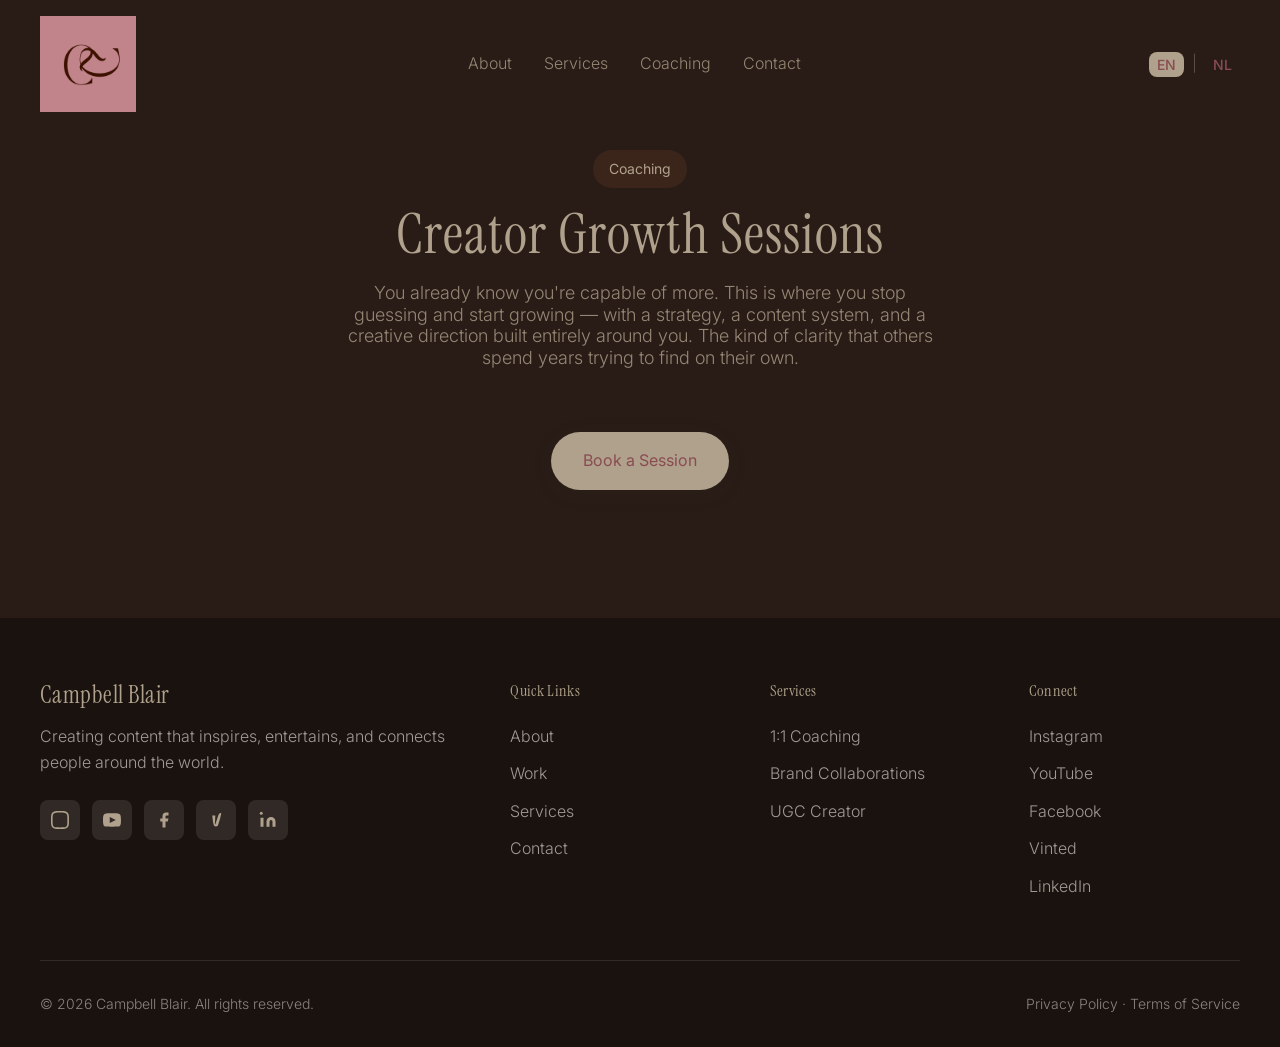
==== coaching.html @ 0a39727c "Update hero section, services, styling, and add coaching page" ====
<!DOCTYPE html>
<html lang="en">

<head>
    <meta charset="UTF-8">
    <meta name="viewport" content="width=device-width, initial-scale=1.0">
    <title>Coaching | Campbell Blair</title>

    <link
        href="https://fonts.googleapis.com/css2?family=Anton&family=Noto+Serif:wdth,wght@62.5..100,100..900&family=Pinyon+Script&family=Playfair+Display:wght@400;500;600;700&family=Source+Sans+Pro:wght@300;400;600&display=swap"
        rel="stylesheet">

    <!-- External Stylesheet -->
    <link rel="stylesheet" href="styles.css">
</head>

<body>
    <div class="loader">
        <div class="loader-spinner"></div>
    </div>

    <nav class="nav scrolled">
        <div class="nav-container">
            <a href="index.html" class="nav-logo">
                <img src="images/logo.png" alt="Campbell Blair Logo">
            </a>
            <ul class="nav-links">
                <li><a href="index.html#about" data-translate="nav-about">About</a></li>
                <li><a href="index.html#services" data-translate="nav-services">Services</a></li>
                <li><a href="coaching.html" data-translate="nav-coaching">Coaching</a></li>
                <li><a href="index.html#contact" data-translate="nav-contact">Contact</a></li>
            </ul>
            <div class="lang-switch">
                <button class="lang-btn active" data-lang="en">EN</button>
                <span class="lang-divider">|</span>
                <button class="lang-btn" data-lang="nl">NL</button>
            </div>
            <button class="nav-toggle" aria-label="Toggle navigation">
                <span></span><span></span><span></span>
            </button>
        </div>
    </nav>

    <section class="section" style="padding-top: 150px; min-height: 60vh;">
        <div class="container" style="text-align: center; max-width: 800px; margin: 0 auto;">
            <span class="section-tag">Coaching</span>
            <h1 class="section-title">Creator Growth Sessions</h1>
            <p class="section-subtitle" style="margin-bottom: 2rem;">You already know you're capable of more. This is where you stop guessing and start growing — with a strategy, a content system, and a creative direction built entirely around you. The kind of clarity that others spend years trying to find on their own.</p>
            
            <a href="index.html#contact" class="btn btn-primary" style="margin-top: 2rem;">Book a Session</a>
        </div>
    </section>

    <footer class="footer">
        <div class="footer-content">
            <div class="footer-brand">
                <h3>Campbell Blair</h3>
                <p data-translate="footer-tagline">Creating content that inspires, entertains, and connects people
                    around the world.</p>
                <div class="footer-social">
                    <a href="https://www.instagram.com/campbellblairr/?hl=en" aria-label="Instagram"
                        target="_blank"><svg width="18" height="18" viewBox="0 0 24 24" fill="currentColor">
                            <path
                                d="M12 2.163c3.204 0 3.584.012 4.85.07 3.252.148 4.771 1.691 4.919 4.919.058 1.265.069 1.645.069 4.849 0 3.205-.012 3.584-.069 4.849-.149 3.225-1.664 4.771-4.919 4.919-1.266.058-1.644.07-4.85.07-3.204 0-3.584-.012-4.849-.07-3.26-.149-4.771-1.699-4.919-4.92-.058-1.265-.07-1.644-.07-4.849 0-3.204.013-3.583.07-4.849.149-3.227 1.664-4.771 4.919-4.919 1.266-.057 1.645-.069 4.849-.069zm0-2.163c-3.259 0-3.667.014-4.947.072-4.358.2-6.78 2.618-6.98 6.98-.059 1.281-.073 1.689-.073 4.948 0 3.259.014 3.668.072 4.948.2 4.358 2.618 6.78 6.98 6.98 1.281.058 1.689.072 4.948.072 3.259 0 3.668-.014 4.948-.072 4.354-.2 6.782-2.618 6.979-6.98.059-1.28.073-1.689.073-4.948 0-3.259-.014-3.667-.072-4.947-.196-4.354-2.617-6.78-6.979-6.98-1.281-.059-1.69-.073-4.949-.073z" />
                        </svg></a>
                    <a href="https://www.youtube.com/campbellblair" aria-label="YouTube" target="_blank"><svg width="18"
                            height="18" viewBox="0 0 24 24" fill="currentColor">
                            <path
                                d="M19.615 3.184c-3.604-.246-11.631-.245-15.23 0-3.897.266-4.356 2.62-4.385 8.816.029 6.185.484 8.549 4.385 8.816 3.6.245 11.626.246 15.23 0 3.897-.266 4.356-2.62 4.385-8.816-.029-6.185-.484-8.549-4.385-8.816zm-10.615 12.816v-8l8 3.993-8 4.007z" />
                        </svg></a>
                    <a href="https://www.facebook.com/CampbellBlairr/" aria-label="Facebook" target="_blank"><svg
                            width="18" height="18" viewBox="0 0 24 24" fill="currentColor">
                            <path d="M18 2h-3a5 5 0 0 0-5 5v3H7v4h3v8h4v-8h3l1-4h-4V7a1 1 0 0 1 1-1h3z" />
                        </svg></a>
                    <a href="https://www.vinted.nl/member/39168919-campbellblair" aria-label="Vinted"
                        target="_blank"><svg width="18" height="18" viewBox="0 0 24 24" fill="currentColor">
                            <path
                                d="M11 6c0 7.5-1 12 0 12 2-5 4-12.5 5-14 1-1.5 2.5-1.5 3-1-0.5 4-4 16-4.5 16.5-1 1-3.5 1.5-4.5 0.5-1-1-1.5-3-2-5.5L7 6" />
                        </svg></a>
                    <a href="https://www.linkedin.com/in/campbell-blair-769430388/" aria-label="LinkedIn"
                        target="_blank"><svg width="18" height="18" viewBox="0 0 24 24" fill="currentColor">
                            <path
                                d="M16 8a6 6 0 0 1 6 6v7h-4v-7a2 2 0 0 0-2-2 2 2 0 0 0-2 2v7h-4v-7a6 6 0 0 1 6-6zM2 9h4v12H2z" />
                            <circle cx="3" cy="3" r="2" />
                        </svg></a>
                </div>
            </div>
            <div class="footer-column">
                <h4 data-translate="footer-links">Quick Links</h4>
                <ul>
                    <li><a href="index.html#about">About</a></li>
                    <li><a href="portfolio.html">Work</a></li>
                    <li><a href="index.html#services">Services</a></li>
                    <li><a href="index.html#contact">Contact</a></li>
                </ul>
            </div>
            <div class="footer-column">
                <h4 data-translate="footer-services">Services</h4>
                <ul>
                    <li><a href="coaching.html">1:1 Coaching</a></li>
                    <li><a href="index.html#services">Brand Collaborations</a></li>
                    <li><a href="index.html#services">UGC Creator</a></li>
                </ul>
            </div>
            <div class="footer-column">
                <h4 data-translate="footer-connect">Connect</h4>
                <ul>
                    <li><a href="https://www.instagram.com/campbellblairr/?hl=en" target="_blank">Instagram</a></li>
                    <li><a href="https://www.youtube.com/campbellblair" target="_blank">YouTube</a></li>
                    <li><a href="https://www.facebook.com/CampbellBlairr/" target="_blank">Facebook</a></li>
                    <li><a href="https://www.vinted.nl/member/39168919-campbellblair" target="_blank">Vinted</a></li>
                    <li><a href="https://www.linkedin.com/in/campbell-blair-769430388/" target="_blank">LinkedIn</a>
                    </li>
                </ul>
            </div>
        </div>
        <div class="footer-bottom">
            <p data-translate="footer-copyright">&copy; 2026 Campbell Blair. All rights reserved.</p>
            <p><a href="#" data-translate="footer-privacy">Privacy Policy</a> · <a href="#"
                    data-translate="footer-terms">Terms of Service</a></p>
        </div>
    </footer>

    <!-- External JavaScript -->
    <script src="script.js"></script>
</body>

</html>
---- styles.css ----
@import url('./src/styles/fonts.css');

/* 
============================================
CAMPBELL BLAIR - CONTENT CREATOR
============================================
CSS Variables for easy customization
Fonts: Instrument Serif (headings), Inter (body)
*/

:root {
    /* Primary Colors */
    --color-primary: #291C17;
    /* Base Color */
    --color-secondary: #AFA18B;
    /* Detail Color */
    --color-accent: #AFA18B;
    /* Detail Color */

    /* Gradient Colors */
    --gradient-start: #3B2F1E;
    --gradient-mid: #C39467;
    --gradient-end: #D4763C;

    /* Background Colors */
    --bg-main: #291C17;
    /* Base Color */
    --bg-secondary: #33241d;
    /* Slightly lighter variation */
    --bg-dark: #1a120e;
    /* Deeper variation */
    --bg-card: #33241d;

    /* Text Colors */
    --text-primary: #AFA18B;
    /* Detail Color */
    --text-secondary: rgba(175, 161, 139, 0.8);
    /* Muted detail color */
    --text-light: #AFA18B;
    /* Detail Color */

    /* Fonts - Instrument Serif for headlines, Inter for body */
    --font-heading: 'Instrument Serif', serif;
    --font-body: 'Inter', sans-serif;
    --font-script: 'Pinyon Script', cursive;

    /* Font Sizes */
    --fs-hero: clamp(2.5rem, 8vw, 5rem);
    --fs-h1: clamp(2rem, 5vw, 3.5rem);
    --fs-h2: clamp(1.5rem, 3vw, 2rem);
    --fs-h3: clamp(1.125rem, 2vw, 1.5rem);
    --fs-body: 1rem;
    --fs-small: 0.875rem;

    /* Spacing */
    --spacing-section: clamp(4rem, 10vw, 8rem);

    /* Border Radius */
    --radius-small: 8px;
    --radius-medium: 16px;
    --radius-large: 24px;
    --radius-full: 9999px;

    /* Shadows */
    --shadow-sm: 0 2px 8px rgba(59, 47, 30, 0.08);
    --shadow-md: 0 4px 20px rgba(59, 47, 30, 0.12);
    --shadow-lg: 0 8px 40px rgba(59, 47, 30, 0.16);
    --shadow-glow: 0 0 40px rgba(212, 118, 60, 0.3);

    /* Transitions */
    --transition-fast: 0.2s;
    --transition-normal: 0.3s;
    --transition-slow: 0.5s;
    --animation-duration: 0.6s;
}

/* ============================================
   BASE STYLES & RESET
   ============================================ */
*,
*::before,
*::after {
    margin: 0;
    padding: 0;
    box-sizing: border-box;
}

html {
    scroll-behavior: smooth;
}

body {
    font-family: var(--font-body);
    font-weight: 300;
    font-size: var(--fs-body);
    color: var(--text-primary);
    background: var(--bg-main);
    line-height: 1.6;
    overflow-x: hidden;
}

img {
    max-width: 100%;
    height: auto;
    display: block;
}

a {
    text-decoration: none;
    color: inherit;
    transition: color var(--transition-fast);
}

button {
    font-family: inherit;
    cursor: pointer;
    border: none;
    outline: none;
}

/* ============================================
   LOADER
   ============================================ */
.loader {
    position: fixed;
    inset: 0;
    background: var(--bg-main);
    display: flex;
    justify-content: center;
    align-items: center;
    z-index: 9999;
    transition: opacity 0.5s, visibility 0.5s;
}

.loader.hidden {
    opacity: 0;
    visibility: hidden;
}

.loader-spinner {
    width: 50px;
    height: 50px;
    border: 3px solid var(--bg-secondary);
    border-top-color: var(--color-accent);
    border-radius: 50%;
    animation: spin 1s linear infinite;
}

@keyframes spin {
    to {
        transform: rotate(360deg);
    }
}

/* ============================================
   NAVIGATION
   ============================================ */
.nav {
    position: fixed;
    top: 0;
    left: 0;
    right: 0;
    z-index: 1000;
    padding: 1rem 2rem;
    transition: background var(--transition-normal), box-shadow var(--transition-normal);
}

.nav.scrolled {
    background: rgba(249, 245, 237, 0.85);
    backdrop-filter: blur(15px) saturate(180%);
    -webkit-backdrop-filter: blur(15px) saturate(180%);
    box-shadow: 0 4px 30px rgba(0, 0, 0, 0.05);
    border-bottom: 1px solid rgba(59, 47, 30, 0.05);
}

.nav-container {
    max-width: 1200px;
    margin: 0 auto;
    display: flex;
    justify-content: space-between;
    align-items: center;
}

.nav-logo {
    display: flex;
    align-items: center;
}

.nav-logo img {
    height: 96px;
    width: auto;
    object-fit: contain;
}

.nav-links {
    display: flex;
    gap: 2rem;
    list-style: none;
}

.nav-links a {
    font-weight: 300;
    color: var(--text-secondary);
    position: relative;
    padding: 0.5rem 0;
}

.nav-links a::after {
    content: '';
    position: absolute;
    bottom: 0;
    left: 0;
    width: 0;
    height: 2px;
    background: var(--color-accent);
    transition: width var(--transition-normal);
}

.nav-links a:hover {
    color: var(--text-primary);
}

.nav-links a:hover::after {
    width: 100%;
}

.nav-toggle {
    display: none;
    flex-direction: column;
    gap: 5px;
    background: none;
    padding: 0.5rem;
}

.nav-toggle span {
    width: 25px;
    height: 2px;
    background: var(--text-primary);
    transition: var(--transition-normal);
}

/* Language Switcher */
.lang-switch {
    display: flex;
    align-items: center;
    gap: 0.5rem;
    margin-left: 1rem;
}

.lang-btn {
    background: none;
    color: #8A4C52;
    font-size: 0.875rem;
    font-weight: 500;
    padding: 0.25rem 0.5rem;
    border-radius: var(--radius-small);
    transition: all var(--transition-fast);
}

.lang-btn:hover {
    color: var(--text-primary);
}

.lang-btn.active {
    color: #8A4C52;
    background: var(--color-accent);
}

.lang-divider {
    color: var(--text-secondary);
    opacity: 0.5;
}

/* ============================================
   HERO SECTION
   ============================================ */
.hero {
    min-height: 100vh;
    display: flex;
    align-items: center;
    justify-content: center;
    position: relative;
    overflow: hidden;
    padding: 2rem;
}

.hero-bg {
    position: absolute;
    inset: 0;
    background: var(--bg-main);
}

@keyframes gradientShift {

    0%,
    100% {
        background-position: 0% 50%;
    }

    50% {
        background-position: 100% 50%;
    }
}



.hero-container {
    position: relative;
    z-index: 2;
    width: 100%;
    padding-top: 80px;
}

.hero-grid {
    display: flex;
    flex-direction: column;
    justify-content: center;
    gap: 4rem;
    min-height: calc(100vh - 80px);
    padding-bottom: 4rem;
}

.hero-text-col {
    text-align: center;
    max-width: 900px;
    margin: 0 auto;
}

.hero-title {
    font-family: var(--font-heading);
    font-size: clamp(2rem, 4vw, 3.2rem);
    font-weight: 400;
    color: var(--text-light);
    margin-bottom: 2rem;
    opacity: 0;
    animation: fadeInUp 1s ease forwards;
    text-transform: none;
    letter-spacing: 0.02em;
    line-height: 1.1;
    /* font-variation-settings removed */
}

.hero-intro {
    font-family: var(--font-heading);
    font-size: 1.5rem;
    color: var(--color-accent);
    margin-bottom: 1.5rem;
    letter-spacing: 0.1em;
    opacity: 0;
    animation: fadeInUp 1s ease forwards;
    /* font-variation-settings removed */
}

.hero-description {
    max-width: 800px;
    margin: 0 auto 3rem auto;
    font-size: 1.15rem;
    color: rgba(175, 161, 139, 0.9);
    line-height: 1.8;
    opacity: 0;
    animation: fadeInUp 1s ease 0.4s forwards;
}

.hero-subtitle {
    font-family: var(--font-heading);
    font-weight: 300;
    font-size: clamp(1.2rem, 2.5vw, 1.6rem);
    color: var(--text-light);
    margin-bottom: 2rem;
    opacity: 0;
    animation: fadeInUp 1s ease 0.2s forwards;
    line-height: 1.4;
    /* font-variation-settings removed */
}

.hero-buttons {
    display: flex;
    gap: 1.5rem;
    justify-content: center;
    flex-wrap: wrap;
    opacity: 0;
    animation: fadeInUp 1s ease 0.6s forwards;
}

.hero-image-col {
    opacity: 0;
    animation: fadeIn 1.5s ease 0.3s forwards;
}

.hero-video-banner {
    display: flex;
    position: relative;
    border-radius: var(--radius-large);
    overflow: hidden;
    width: 100%;
    height: clamp(300px, 45vh, 600px);
    box-shadow: var(--shadow-2xl);
    gap: 0;
}

.hero-video {
    flex: 1;
    width: 20%;
    height: 100%;
    object-fit: cover;
    transition: filter 0.5s ease, transform 0.5s ease;
}

.hero-video-banner:hover .hero-video {
    filter: brightness(0.7) contrast(1.1);
}

.hero-video-banner .hero-video:hover {
    filter: brightness(1.1) contrast(1.1);
    transform: scale(1.05);
    z-index: 1;
}

@keyframes fadeIn {
    from { opacity: 0; }
    to { opacity: 1; }
}

@media (max-width: 1024px) {
    .hero-grid {
        grid-template-columns: 1fr;
        gap: 3rem;
        text-align: center;
        padding-bottom: 4rem;
    }

    .hero-text-col {
        text-align: center;
    }

    .hero-buttons {
        justify-content: center;
    }

    .hero-description {
        margin: 0 auto 3rem auto;
    }

    .hero-title {
        white-space: normal;
    }
}

@keyframes fadeInUp {
    from {
        opacity: 0;
        transform: translateY(30px);
    }

    to {
        opacity: 1;
        transform: translateY(0);
    }
}

/* ============================================
   BUTTONS
   ============================================ */
.btn {
    display: inline-flex;
    align-items: center;
    gap: 0.5rem;
    padding: 1rem 2rem;
    font-size: 1rem;
    font-weight: 400;
    border-radius: var(--radius-full);
    transition: all var(--transition-normal);
}

.btn-primary {
    background: var(--color-accent);
    color: #8A4C52;
    box-shadow: var(--shadow-md);
}

.btn-primary:hover {
    transform: translateY(-3px);
    box-shadow: var(--shadow-lg);
    background: #c86830;
}

.btn-secondary {
    background: transparent;
    color: var(--text-light);
    border: 2px solid rgba(249, 245, 237, 0.5);
}

.btn-secondary:hover {
    background: rgba(249, 245, 237, 0.1);
    border-color: var(--text-light);
    transform: translateY(-3px);
}

.btn-accent {
    background: var(--color-accent);
    color: var(--color-primary);
    box-shadow: var(--shadow-md);
}

.btn-accent:hover {
    transform: translateY(-3px);
    box-shadow: var(--shadow-glow);
}

/* Scroll Indicator */
.scroll-indicator {
    position: absolute;
    bottom: 2rem;
    left: 50%;
    transform: translateX(-50%);
    opacity: 0;
    animation: fadeInUp 1s ease 0.8s forwards;
}

.scroll-indicator a {
    display: flex;
    flex-direction: column;
    align-items: center;
    gap: 0.5rem;
    color: rgba(249, 245, 237, 0.7);
    font-size: 0.875rem;
}

.scroll-arrow {
    width: 24px;
    height: 24px;
    border-right: 2px solid currentColor;
    border-bottom: 2px solid currentColor;
    transform: rotate(45deg);
    animation: bounce 2s infinite;
}

@keyframes bounce {

    0%,
    20%,
    50%,
    80%,
    100% {
        transform: translateY(0) rotate(45deg);
    }

    40% {
        transform: translateY(8px) rotate(45deg);
    }

    60% {
        transform: translateY(4px) rotate(45deg);
    }
}

/* ============================================
   SECTIONS - General
   ============================================ */
.section {
    padding: var(--spacing-section) 2rem;
}

.section-alt {
    background: var(--bg-secondary);
}

.section-dark {
    background: #6e2e34;
    /* Dark burgundy */
    color: var(--text-light);
}

.container {
    max-width: 1200px;
    margin: 0 auto;
}

.section-header {
    text-align: center;
    margin-bottom: 4rem;
}

.section-tag {
    display: inline-block;
    padding: 0.5rem 1rem;
    background: rgba(212, 118, 60, 0.1);
    color: var(--color-accent);
    font-size: var(--fs-small);
    font-weight: 400;
    border-radius: var(--radius-full);
    margin-bottom: 1rem;
}

.section-dark .section-tag {
    background: rgba(249, 245, 237, 0.1);
    color: var(--text-light);
}

.section-title {
    font-family: var(--font-heading);
    font-size: var(--fs-h1);
    font-weight: 300;
    margin-bottom: 1rem;
    text-transform: none;
    letter-spacing: 0.02em;
    /* font-variation-settings removed */
}

h1,
h2,
h3,
h4 {
    font-family: var(--font-heading);
    text-transform: none;
    font-weight: 300;
    /* font-variation-settings removed */
    letter-spacing: 0.02em;
    line-height: 1.1;
}

.section-subtitle {
    font-family: var(--font-body);
    font-weight: 300;
    font-size: 1.125rem;
    color: var(--text-secondary);
    max-width: 600px;
    margin: 0 auto;
    line-height: 1.2;
}

.section-dark .section-subtitle {
    color: rgba(249, 245, 237, 0.7);
}

/* ============================================
   REVEAL ANIMATIONS
   ============================================ */
.reveal {
    opacity: 0;
    transform: translateY(60px);
    transition: opacity 1.2s cubic-bezier(0.33, 1, 0.68, 1), transform 1.2s cubic-bezier(0.33, 1, 0.68, 1);
}

.reveal.active {
    opacity: 1;
    transform: translateY(0);
}

.reveal-left {
    opacity: 0;
    transform: translateX(-60px);
    transition: opacity 1.2s cubic-bezier(0.33, 1, 0.68, 1), transform 1.2s cubic-bezier(0.33, 1, 0.68, 1);
}

.reveal-left.active {
    opacity: 1;
    transform: translateX(0);
}

.reveal-right {
    opacity: 0;
    transform: translateX(60px);
    transition: opacity 1.2s cubic-bezier(0.33, 1, 0.68, 1), transform 1.2s cubic-bezier(0.33, 1, 0.68, 1);
}

.reveal-right.active {
    opacity: 1;
    transform: translateX(0);
}

/* ============================================
   ABOUT SECTION
   ============================================ */
.about-grid {
    display: grid;
    grid-template-columns: 1fr 1.5fr;
    gap: 4rem;
    align-items: center;
}

.about-image {
    position: relative;
}

.about-image-wrapper {
    position: relative;
    border-radius: var(--radius-large);
    overflow: hidden;
}

.about-image-wrapper::before {
    content: '';
    position: absolute;
    inset: 0;
    border-radius: var(--radius-large);
    padding: 4px;
    background: linear-gradient(135deg, var(--color-accent), var(--color-secondary));
    -webkit-mask: linear-gradient(#fff 0 0) content-box, linear-gradient(#fff 0 0);
    mask: linear-gradient(#fff 0 0) content-box, linear-gradient(#fff 0 0);
    -webkit-mask-composite: xor;
    mask-composite: exclude;
}

.about-image img {
    width: 100%;
    aspect-ratio: 1;
    object-fit: cover;
    border-radius: var(--radius-large);
}

.about-decoration {
    position: absolute;
    width: 100px;
    height: 100px;
    border-radius: var(--radius-medium);
    background: linear-gradient(135deg, var(--color-accent), var(--color-secondary));
    opacity: 0.2;
    z-index: -1;
}

.about-decoration-1 {
    top: -20px;
    right: -20px;
    animation: pulse 3s ease-in-out infinite;
}

.about-decoration-2 {
    bottom: -20px;
    left: -20px;
    animation: pulse 3s ease-in-out infinite 1.5s;
}

@keyframes pulse {

    0%,
    100% {
        transform: scale(1);
        opacity: 0.2;
    }

    50% {
        transform: scale(1.1);
        opacity: 0.3;
    }
}

.about-content h2 {
    font-family: var(--font-heading);
    font-size: var(--fs-h1);
    font-weight: 400;
    margin-bottom: 1.5rem;
    text-transform: none;
    letter-spacing: 0.02em;
    /* font-variation-settings removed */
}

.about-subtitle {
    font-family: var(--font-heading);
    font-size: 1.5rem;
    font-weight: 300;
    /* font-variation-settings removed */
    color: var(--color-accent);
    margin-bottom: 2.5rem;
    line-height: 1.4;
}

.about-text-content p {
    font-family: var(--font-body);
    font-weight: 300;
    color: var(--text-secondary);
    margin-bottom: 1rem;
    line-height: 1.4;
    text-transform: none;
    letter-spacing: normal;
    font-size: 1.05rem;
}

.about-quote-simple {
    margin: 2rem 0 1rem;
    text-align: left;
    color: var(--text-primary);
    text-transform: none;
    letter-spacing: 0.02em;
}

.about-quote-simple .script-font {
    font-family: 'Slight', var(--font-script);
    font-size: 1.8rem;
    color: var(--color-accent);
    text-transform: none;
    display: inline-block;
}

.about-list {
    list-style: none;
    margin: 1rem 0 2rem;
    padding: 0;
}

.about-list li {
    font-family: var(--font-body);
    font-weight: 300;
    text-transform: none;
    letter-spacing: normal;
    margin-bottom: 0.75rem;
    padding-left: 2rem;
    position: relative;
    line-height: 1.5;
    font-size: 1rem;
    color: var(--text-secondary);
}

.about-list li::before {
    content: '→';
    position: absolute;
    left: 0;
    color: var(--color-accent);
    font-weight: 700;
}

.text-highlight {
    color: var(--color-accent) !important;
    font-weight: 600 !important;
}

.list-intro {
    font-weight: 600 !important;
    color: var(--color-accent) !important;
    margin-bottom: 1.5rem !important;
}

.about-stats {
    display: flex;
    gap: 2rem;
    margin: 2rem 0;
}

.stat {
    text-align: center;
}

.stat-number {
    font-family: var(--font-heading);
    font-size: 2.5rem;
    font-weight: 500;
    color: var(--color-accent);
}

.stat-label {
    font-size: var(--fs-small);
    font-weight: 300;
    color: var(--text-secondary);
}

/* Social Links */
.social-links-wrapper {
    display: flex;
    justify-content: center;
    gap: 1rem;
    margin-top: 2rem;
}

.social-link {
    width: 44px;
    height: 44px;
    display: flex;
    align-items: center;
    justify-content: center;
    border-radius: var(--radius-medium);
    background: var(--bg-secondary);
    color: var(--text-secondary);
    font-size: 1.1rem;
    transition: all var(--transition-normal);
}

.social-link:hover {
    background: var(--color-accent);
    color: var(--text-light);
    transform: translateY(-5px) scale(1.1);
}

/* ============================================
   SHOWCASE SECTION
   ============================================ */
.showcase-grid {
    display: grid;
    grid-template-columns: repeat(auto-fit, minmax(300px, 1fr));
    gap: 1.5rem;
}

.showcase-item {
    position: relative;
    border-radius: var(--radius-medium);
    overflow: hidden;
    aspect-ratio: 16/10;
    cursor: pointer;
}

.showcase-item img,
.showcase-item video {
    width: 100%;
    height: 100%;
    object-fit: cover;
    transition: transform var(--transition-slow);
}

.showcase-item:hover img,
.showcase-item:hover video {
    transform: scale(1.1);
}

.showcase-overlay {
    display: none;
}

.showcase-item:hover .showcase-overlay {
    opacity: 1;
}

.showcase-category {
    font-size: var(--fs-small);
    color: var(--color-accent);
    font-weight: 400;
    margin-bottom: 0.5rem;
    transform: translateY(20px);
    transition: transform var(--transition-normal);
}

.showcase-title {
    font-family: var(--font-heading);
    font-size: var(--fs-h3);
    font-weight: 500;
    color: var(--text-light);
    transform: translateY(20px);
    transition: transform var(--transition-normal) 0.1s;
}

.showcase-item:hover .showcase-category,
.showcase-item:hover .showcase-title {
    transform: translateY(0);
}

.showcase-play {
    position: absolute;
    top: 50%;
    left: 50%;
    transform: translate(-50%, -50%) scale(0);
    width: 60px;
    height: 60px;
    background: rgba(249, 245, 237, 0.9);
    border-radius: 50%;
    display: flex;
    align-items: center;
    justify-content: center;
    transition: transform var(--transition-normal);
}

.showcase-play::before {
    content: '';
    width: 0;
    height: 0;
    border-left: 18px solid var(--color-accent);
    border-top: 10px solid transparent;
    border-bottom: 10px solid transparent;
    margin-left: 4px;
}

.showcase-item:hover .showcase-play {
    transform: translate(-50%, -50%) scale(1);
}

.showcase-more {
    text-align: center;
    margin-top: 3rem;
}

/* ============================================
   SERVICES SECTION
   ============================================ */
.services-grid {
    display: grid;
    grid-template-columns: repeat(auto-fit, minmax(280px, 1fr));
    gap: 2rem;
}

.service-card {
    background: rgba(249, 245, 237, 0.05);
    border: 1px solid rgba(249, 245, 237, 0.1);
    border-radius: var(--radius-large);
    padding: 2.5rem;
    text-align: center;
    transition: all var(--transition-normal);
    position: relative;
    overflow: hidden;
}

.service-card::before {
    content: '';
    position: absolute;
    inset: 0;
    background: linear-gradient(135deg, rgba(180, 108, 114, 0.2), rgba(110, 46, 52, 0.2));
    opacity: 0;
    transition: opacity var(--transition-normal);
}

.service-card:hover {
    transform: translateY(-10px);
    border-color: rgba(249, 245, 237, 0.2);
    box-shadow: var(--shadow-glow);
}

.service-card:hover::before {
    opacity: 1;
}

.service-btn {
    margin-top: 2rem;
    padding: 0.8rem 1.5rem;
    font-size: 0.9rem;
    position: relative;
    z-index: 1;
}

.service-icon {
    width: 80px;
    height: 80px;
    margin: 0 auto 1.5rem;
    background: #b46c72;
    border-radius: var(--radius-medium);
    display: flex;
    align-items: center;
    justify-content: center;
    font-size: 2rem;
    position: relative;
    z-index: 1;
    box-shadow: 0 4px 15px rgba(180, 108, 114, 0.3);
}

.service-title {
    font-family: var(--font-heading);
    font-size: var(--fs-h3);
    font-weight: 400;
    margin-bottom: 1rem;
    position: relative;
    z-index: 1;
    /* font-variation-settings removed */
}

.service-description {
    font-weight: 300;
    color: rgba(249, 245, 237, 0.7);
    line-height: 1.7;
    position: relative;
    z-index: 1;
    margin-bottom: 0;
}

/* ============================================
   CONTACT SECTION
   ============================================ */
.contact-wrapper {
    display: grid;
    grid-template-columns: 1fr 1fr;
    gap: 4rem;
    align-items: center;
}

.contact-info h2 {
    font-family: var(--font-heading);
    font-size: var(--fs-h1);
    font-weight: 500;
    margin-bottom: 1.5rem;
}

.contact-info p {
    font-weight: 300;
    color: var(--text-secondary);
    margin-bottom: 2rem;
    font-size: 1.125rem;
}

.contact-links {
    display: flex;
    flex-direction: column;
    gap: 1rem;
}

.contact-link {
    display: flex;
    align-items: center;
    gap: 1rem;
    padding: 1rem;
    background: var(--bg-secondary);
    border-radius: var(--radius-medium);
    transition: all var(--transition-normal);
}

.contact-link:hover {
    background: rgba(212, 118, 60, 0.1);
    transform: translateX(10px);
}

.contact-link-icon {
    width: 48px;
    height: 48px;
    background: var(--color-accent);
    border-radius: var(--radius-small);
    display: flex;
    align-items: center;
    justify-content: center;
    color: var(--text-light);
}

.contact-link-label {
    font-size: var(--fs-small);
    font-weight: 300;
    color: var(--text-secondary);
}

.contact-link-value {
    font-weight: 500;
    color: var(--text-primary);
}

/* Contact Form */
.contact-form {
    background: var(--bg-card);
    padding: 2.5rem;
    border-radius: var(--radius-large);
    box-shadow: var(--shadow-lg);
}

.form-group {
    margin-bottom: 1.5rem;
}

.form-group label {
    display: block;
    font-weight: 400;
    margin-bottom: 0.5rem;
    color: var(--text-primary);
}

.form-group input,
.form-group textarea {
    width: 100%;
    padding: 1rem;
    border: 2px solid var(--bg-secondary);
    border-radius: var(--radius-small);
    font-family: inherit;
    font-size: 1rem;
    font-weight: 300;
    transition: border-color var(--transition-fast), box-shadow var(--transition-fast);
}

.form-group input:focus,
.form-group textarea:focus {
    outline: none;
    border-color: var(--color-accent);
    box-shadow: 0 0 0 4px rgba(212, 118, 60, 0.1);
}

.form-group textarea {
    min-height: 120px;
    resize: vertical;
}

.btn-submit {
    width: 100%;
    padding: 1rem 2rem;
    background: var(--color-accent);
    color: var(--text-light);
    font-size: 1rem;
    font-weight: 500;
    border-radius: var(--radius-medium);
    transition: all var(--transition-normal);
}

.btn-submit:hover {
    transform: translateY(-3px);
    box-shadow: var(--shadow-glow);
    background: #c86830;
}

/* ============================================
   FOOTER
   ============================================ */
.footer {
    background: var(--bg-dark);
    color: var(--text-light);
    padding: 4rem 2rem 2rem;
}

.footer-content {
    max-width: 1200px;
    margin: 0 auto;
    display: grid;
    grid-template-columns: 2fr 1fr 1fr 1fr;
    gap: 3rem;
}

.footer-brand h3 {
    font-family: var(--font-heading);
    font-size: 1.5rem;
    font-weight: 500;
    color: var(--color-accent);
    margin-bottom: 1rem;
}

.footer-brand p {
    font-weight: 300;
    color: rgba(249, 245, 237, 0.6);
    margin-bottom: 1.5rem;
}

.footer-social {
    display: flex;
    gap: 0.75rem;
}

.footer-social a {
    width: 40px;
    height: 40px;
    display: flex;
    align-items: center;
    justify-content: center;
    background: rgba(249, 245, 237, 0.1);
    border-radius: var(--radius-small);
    color: var(--text-light);
    transition: all var(--transition-normal);
}

.footer-social a:hover {
    background: var(--color-accent);
    transform: translateY(-3px);
}

.footer-column h4 {
    font-family: var(--font-heading);
    font-size: 1rem;
    font-weight: 500;
    margin-bottom: 1.5rem;
}

.footer-column ul {
    list-style: none;
}

.footer-column li {
    margin-bottom: 0.75rem;
}

.footer-column a {
    font-weight: 300;
    color: rgba(249, 245, 237, 0.6);
    transition: color var(--transition-fast);
}

.footer-column a:hover {
    color: var(--text-light);
}

.footer-bottom {
    max-width: 1200px;
    margin: 3rem auto 0;
    padding-top: 2rem;
    border-top: 1px solid rgba(249, 245, 237, 0.1);
    display: flex;
    justify-content: space-between;
    align-items: center;
    color: rgba(249, 245, 237, 0.5);
    font-size: var(--fs-small);
    font-weight: 300;
}

.footer-bottom a {
    color: rgba(249, 245, 237, 0.5);
}

.footer-bottom a:hover {
    color: var(--text-light);
}

/* ============================================
   INFINITE MARQUEE
   ============================================ */
.marquee {
    padding: 3rem 0;
    background: #ffffff;
    /* Use white to perfectly blend logo backgrounds */
    border-top: 1px solid rgba(0, 0, 0, 0.05);
    border-bottom: 1px solid rgba(0, 0, 0, 0.05);
    overflow: hidden;
    white-space: nowrap;
    position: relative;
}

.marquee-content {
    display: flex;
    width: max-content;
    animation: marquee 60s linear infinite;
    will-change: transform;
}

.marquee-item {
    font-family: var(--font-heading);
    font-size: clamp(2rem, 5vw, 4rem);
    color: var(--text-primary);
    opacity: 0.1;
    margin: 0 4rem;
    text-transform: none;
    letter-spacing: -1px;
    font-weight: 300;
}

.marquee-logo {
    height: clamp(30px, 6vw, 60px);
    width: auto;
    margin: 0 4rem;
    opacity: 0.4;
    filter: grayscale(1) contrast(1.2);
    transition: all var(--transition-normal);
    object-fit: contain;
    flex-shrink: 0;
}

.marquee-logo:hover {
    opacity: 1;
    filter: grayscale(0) brightness(1);
}

@keyframes marquee {
    from {
        transform: translateX(0);
    }

    to {
        transform: translateX(-50%);
    }
}

.about-stats {
    display: flex;
    gap: 4rem;
    margin: 3rem 0;
}

.stat-number {
    font-family: var(--font-heading);
    font-size: clamp(2rem, 5vw, 3.5rem);
    color: var(--color-accent);
    line-height: 1;
}

.stat-label {
    display: block;
    font-size: 0.875rem;
    color: var(--text-secondary);
    margin-top: 0.5rem;
    text-transform: lowercase;
    letter-spacing: 1px;
}

/* ============================================
   RESPONSIVE DESIGN
   ============================================ */
/* ============================================
   RESPONSIVE DESIGN - REMASTERED
   ============================================ */
@media (max-width: 1024px) {
    .about-grid {
        grid-template-columns: 1fr;
        gap: 4rem;
        text-align: center;
    }

    .about-image {
        max-width: 450px;
        margin: 0 auto;
    }

    .about-stats {
        justify-content: center;
    }

    .contact-wrapper {
        grid-template-columns: 1fr;
        gap: 3rem;
    }

    .footer-content {
        grid-template-columns: 1fr 1fr;
    }
}

@media (max-width: 768px) {
    .nav {
        padding: 0.75rem 1.5rem;
    }

    .nav-logo img {
        height: 70px;
    }

    .nav-links {
        position: fixed;
        top: 0;
        right: -100%;
        width: 100%;
        height: 100vh;
        background: rgba(249, 245, 237, 0.98);
        backdrop-filter: blur(20px);
        -webkit-backdrop-filter: blur(20px);
        flex-direction: column;
        justify-content: center;
        align-items: center;
        gap: 2.5rem;
        transition: all 0.5s cubic-bezier(0.77, 0.2, 0.05, 1.0);
        z-index: 1000;
    }

    .nav.scrolled {
        padding: 0.75rem 0;
        background: #ffc8cb;
        /* Pink background */
        box-shadow: var(--shadow-small);
    }

    .nav-links.active {
        right: 0;
    }

    .nav-links a {
        font-size: 1.5rem;
        font-family: var(--font-heading);
    }

    .nav-toggle {
        display: flex;
        z-index: 1001;
        width: 30px;
        height: 30px;
        justify-content: center;
        align-items: center;
    }

    .nav-toggle span {
        width: 28px;
        height: 2px;
        background: var(--text-primary);
        margin: 3px 0;
        transition: 0.4s;
    }

    .nav-toggle.active span:nth-child(1) {
        transform: rotate(45deg) translate(6px, 6px);
    }

    .nav-toggle.active span:nth-child(2) {
        opacity: 0;
    }

    .nav-toggle.active span:nth-child(3) {
        transform: rotate(-45deg) translate(5px, -5px);
    }

    /* Hero adjustments */
    .hero-title {
        font-size: 4.5rem;
        line-height: 1;
        margin-bottom: 0.5rem;
    }

    .hero-subtitle {
        font-size: 1rem;
        padding: 0 1rem;
    }

    .hero-buttons {
        gap: 1.5rem;
    }

    .btn {
        width: 100%;
        justify-content: center;
    }

    /* Section spacing */
    .section {
        padding: 5rem 1.5rem;
    }

    .section-header {
        margin-bottom: 3rem;
    }

    /* Showcase */
    .showcase-grid {
        grid-template-columns: repeat(auto-fit, minmax(280px, 1fr));
        gap: 2rem;
    }

    .showcase-overlay {
        opacity: 1;
        background: linear-gradient(to top, rgba(59, 47, 30, 0.8) 0%, transparent 60%);
    }

    .showcase-category,
    .showcase-title {
        transform: translateY(0);
    }

    /* Stats */
    .about-stats {
        display: grid;
        grid-template-columns: 1fr 1fr;
        gap: 2rem;
    }

    /* Footer */
    .footer-content {
        grid-template-columns: 1fr;
        text-align: center;
        gap: 3rem;
    }

    .footer-social {
        justify-content: center;
    }

    .footer-bottom {
        flex-direction: column;
        gap: 1.5rem;
    }
}

@media (max-width: 480px) {
    .hero-title {
        font-size: 2.75rem;
    }

    .about-stats {
        grid-template-columns: 1fr;
    }

    .contact-form {
        padding: 1.5rem;
    }

    .stat-number {
        font-size: 2.5rem;
    }

    .nav-logo img {
        height: 60px;
    }
}
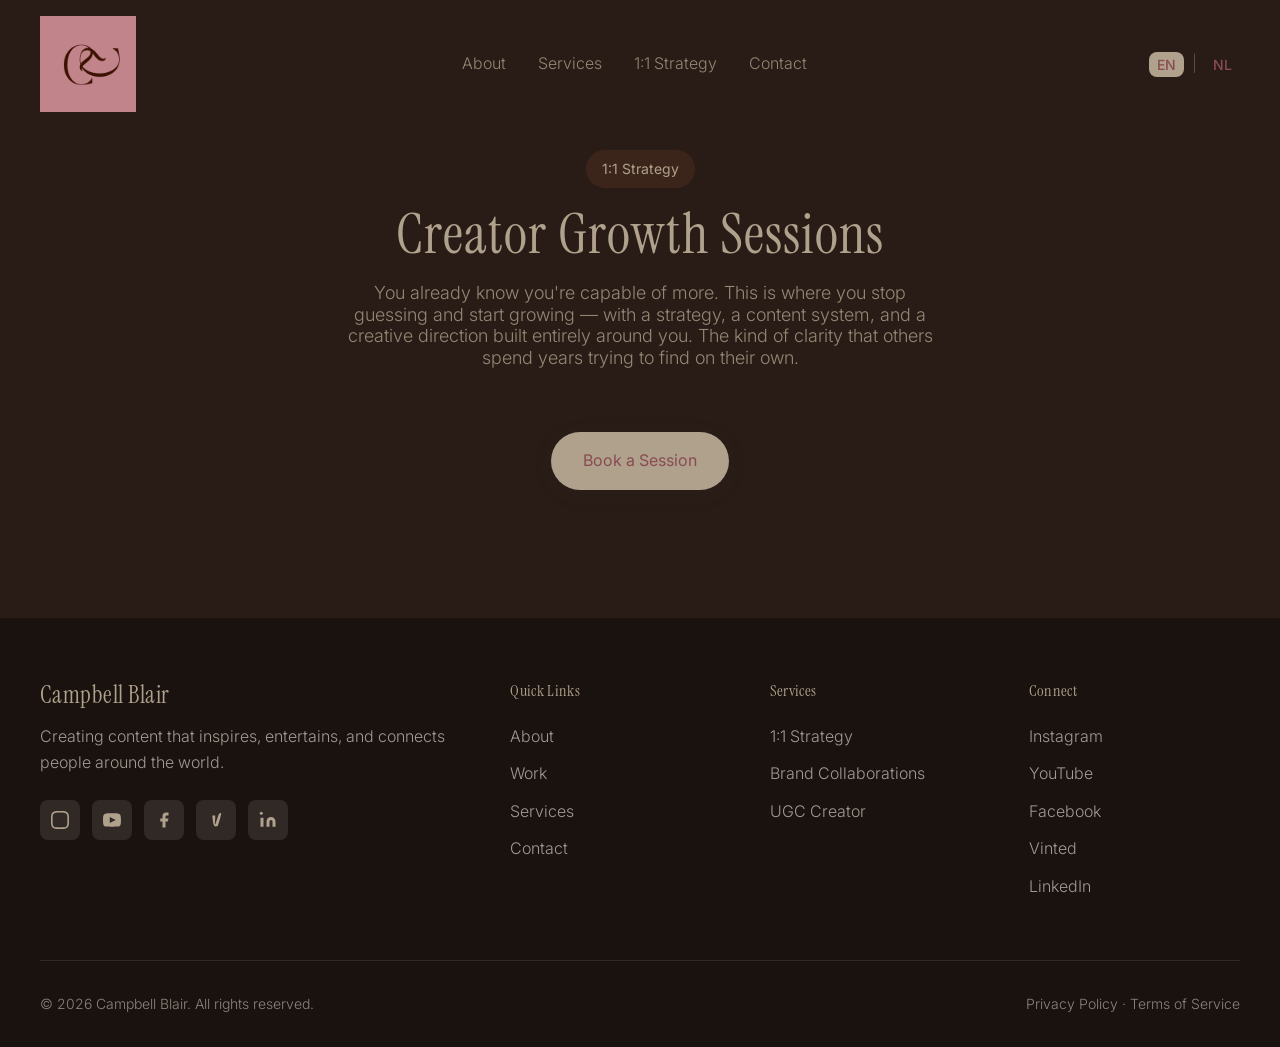
==== commit 306f86da: "Use IMG_5049.MOV as side video, remove multi-video banner, and update layout" ====
--- a/coaching.html
+++ b/coaching.html
@@ -4,7 +4,7 @@
 <head>
     <meta charset="UTF-8">
     <meta name="viewport" content="width=device-width, initial-scale=1.0">
-    <title>Coaching | Campbell Blair</title>
+    <title>1:1 Strategy | Campbell Blair</title>
 
     <link
         href="https://fonts.googleapis.com/css2?family=Anton&family=Noto+Serif:wdth,wght@62.5..100,100..900&family=Pinyon+Script&family=Playfair+Display:wght@400;500;600;700&family=Source+Sans+Pro:wght@300;400;600&display=swap"
@@ -27,7 +27,7 @@
             <ul class="nav-links">
                 <li><a href="index.html#about" data-translate="nav-about">About</a></li>
                 <li><a href="index.html#services" data-translate="nav-services">Services</a></li>
-                <li><a href="coaching.html" data-translate="nav-coaching">Coaching</a></li>
+                <li><a href="coaching.html" data-translate="nav-coaching">1:1 Strategy</a></li>
                 <li><a href="index.html#contact" data-translate="nav-contact">Contact</a></li>
             </ul>
             <div class="lang-switch">
@@ -43,7 +43,7 @@
 
     <section class="section" style="padding-top: 150px; min-height: 60vh;">
         <div class="container" style="text-align: center; max-width: 800px; margin: 0 auto;">
-            <span class="section-tag">Coaching</span>
+            <span class="section-tag">1:1 Strategy</span>
             <h1 class="section-title">Creator Growth Sessions</h1>
             <p class="section-subtitle" style="margin-bottom: 2rem;">You already know you're capable of more. This is where you stop guessing and start growing — with a strategy, a content system, and a creative direction built entirely around you. The kind of clarity that others spend years trying to find on their own.</p>
             
@@ -97,7 +97,7 @@
             <div class="footer-column">
                 <h4 data-translate="footer-services">Services</h4>
                 <ul>
-                    <li><a href="coaching.html">1:1 Coaching</a></li>
+                    <li><a href="coaching.html">1:1 Strategy</a></li>
                     <li><a href="index.html#services">Brand Collaborations</a></li>
                     <li><a href="index.html#services">UGC Creator</a></li>
                 </ul>
@@ -122,7 +122,7 @@
     </footer>
 
     <!-- External JavaScript -->
-    <script src="script.js"></script>
+    <script src="script.js?v=2"></script>
 </body>
 
 </html>
--- a/styles.css
+++ b/styles.css
@@ -312,18 +312,18 @@
 }
 
 .hero-grid {
-    display: flex;
-    flex-direction: column;
-    justify-content: center;
-    gap: 4rem;
+    display: grid;
+    grid-template-columns: 1.2fr 0.8fr;
+    align-items: center;
+    gap: 6rem;
     min-height: calc(100vh - 80px);
     padding-bottom: 4rem;
 }
 
 .hero-text-col {
-    text-align: center;
-    max-width: 900px;
-    margin: 0 auto;
+    text-align: left;
+    max-width: 100%;
+    margin: 0;
 }
 
 .hero-title {
@@ -353,7 +353,7 @@
 
 .hero-description {
     max-width: 800px;
-    margin: 0 auto 3rem auto;
+    margin: 0 0 3rem 0;
     font-size: 1.15rem;
     color: rgba(175, 161, 139, 0.9);
     line-height: 1.8;
@@ -376,7 +376,7 @@
 .hero-buttons {
     display: flex;
     gap: 1.5rem;
-    justify-content: center;
+    justify-content: flex-start;
     flex-wrap: wrap;
     opacity: 0;
     animation: fadeInUp 1s ease 0.6s forwards;
@@ -387,33 +387,33 @@
     animation: fadeIn 1.5s ease 0.3s forwards;
 }
 
-.hero-video-banner {
-    display: flex;
+.hero-video-single-wrap {
     position: relative;
     border-radius: var(--radius-large);
     overflow: hidden;
     width: 100%;
-    height: clamp(300px, 45vh, 600px);
+    max-width: 380px;
+    height: clamp(400px, 60vh, 600px);
+    aspect-ratio: 9 / 16;
     box-shadow: var(--shadow-2xl);
-    gap: 0;
-}
-
-.hero-video {
-    flex: 1;
-    width: 20%;
+    margin: 0 0 0 auto;
+    transition: transform 0.5s cubic-bezier(0.25, 1, 0.5, 1), box-shadow 0.5s ease;
+}
+
+.hero-video-single-wrap:hover {
+    transform: translateY(-8px) scale(1.02);
+    box-shadow: 0 20px 40px rgba(0, 0, 0, 0.4);
+}
+
+.hero-video-single {
+    width: 100%;
     height: 100%;
     object-fit: cover;
-    transition: filter 0.5s ease, transform 0.5s ease;
-}
-
-.hero-video-banner:hover .hero-video {
-    filter: brightness(0.7) contrast(1.1);
-}
-
-.hero-video-banner .hero-video:hover {
-    filter: brightness(1.1) contrast(1.1);
-    transform: scale(1.05);
-    z-index: 1;
+    transition: filter 0.5s ease;
+}
+
+.hero-video-single-wrap:hover .hero-video-single {
+    filter: brightness(1.05) contrast(1.05);
 }
 
 @keyframes fadeIn {
@@ -421,7 +421,7 @@
     to { opacity: 1; }
 }
 
-@media (max-width: 1024px) {
+@media (max-width: 768px) {
     .hero-grid {
         grid-template-columns: 1fr;
         gap: 3rem;
@@ -443,6 +443,10 @@
 
     .hero-title {
         white-space: normal;
+    }
+
+    .hero-video-single-wrap {
+        margin: 0 auto;
     }
 }
 
